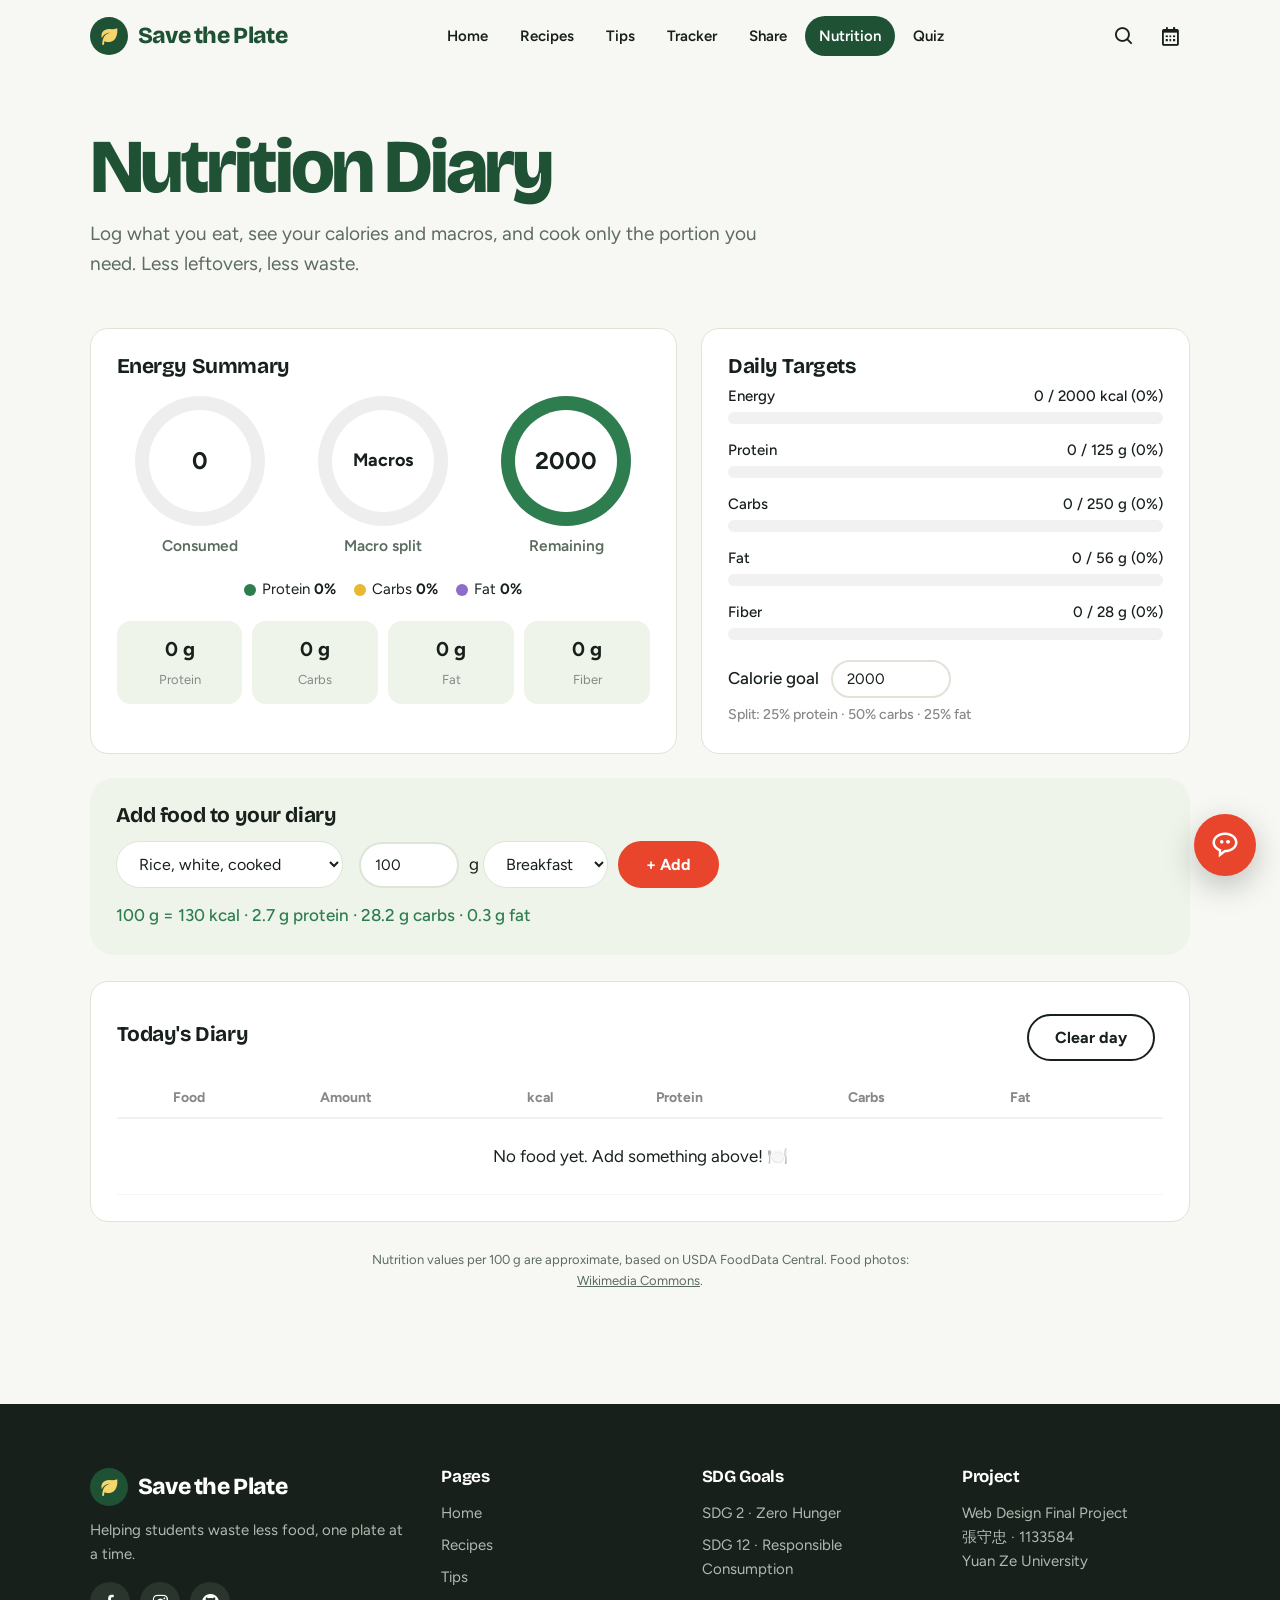
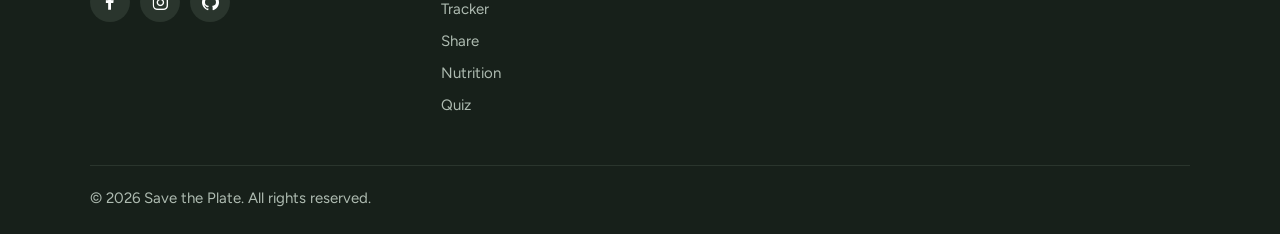
==== nutrition.html @ 91adf934 "Add files via upload" ====
<!DOCTYPE html>
<html lang="en">
<head>
    <meta charset="UTF-8">
    <meta name="viewport" content="width=device-width, initial-scale=1.0">
    <title>Save the Plate - Nutrition Diary</title>
    <link rel="stylesheet" href="https://unpkg.com/boxicons@2.1.4/css/boxicons.min.css">
    <link rel="stylesheet" href="style.css?v=5">
    <script src="photos.js?v=5"></script>
</head>
<body>

<header class="header">
    <a href="index.html" class="logo"><i class='bx bxs-leaf'></i>Save the Plate</a>
    <nav class="navbar">
        <a href="index.html">Home</a>
        <a href="recipes.html">Recipes</a>
        <a href="tips.html">Tips</a>
        <a href="tracker.html">Tracker</a>
        <a href="share.html">Share</a>
        <a href="nutrition.html" class="active">Nutrition</a>
        <a href="quiz.html">Quiz</a>
    </nav>
    <div class="icons">
        <a href="recipes.html" class='bx bx-search' title="Find recipes"></a>
        <a href="tracker.html" class='bx bx-calendar' title="Expiry tracker"></a>
        <div class='bx bx-menu' id="menu-icon"></div>
    </div>
</header>

<section class="page-banner">
    <h1>Nutrition Diary</h1>
    <p>Log what you eat, see your calories and macros, and cook only the portion you need. Less leftovers, less waste.</p>
</section>

<section>
    <!-- ===== Energy summary ===== -->
    <div class="nut-top">
        <div class="card nut-summary">
            <h3>Energy Summary</h3>
            <div class="rings">
                <div class="ring-box">
                    <div class="ring" id="ringConsumed"><span id="kcalConsumed">0</span></div>
                    <p>Consumed</p>
                </div>
                <div class="ring-box">
                    <div class="ring" id="ringMacro"><span id="kcalMacro" style="font-size:18px">Macros</span></div>
                    <p>Macro split</p>
                </div>
                <div class="ring-box">
                    <div class="ring" id="ringLeft"><span id="kcalLeft">2000</span></div>
                    <p>Remaining</p>
                </div>
            </div>
            <div class="legend">
                <span><i class="dot" style="background:#2E7D4F"></i>Protein <b id="pctP">0%</b></span>
                <span><i class="dot" style="background:#E9B730"></i>Carbs <b id="pctC">0%</b></span>
                <span><i class="dot" style="background:#8e6cc9"></i>Fat <b id="pctF">0%</b></span>
            </div>
            <div class="macro-tiles">
                <div><b id="gP">0 g</b><span>Protein</span></div>
                <div><b id="gC">0 g</b><span>Carbs</span></div>
                <div><b id="gF">0 g</b><span>Fat</span></div>
                <div><b id="gFib">0 g</b><span>Fiber</span></div>
            </div>
        </div>

        <div class="card nut-targets">
            <h3>Daily Targets</h3>
            <div id="bars"></div>
            <div class="target-edit">
                <label>Calorie goal
                    <input type="number" id="goal" min="1000" max="5000" step="50" value="2000" oninput="setGoal()">
                </label>
                <small>Split: 25% protein · 50% carbs · 25% fat</small>
            </div>
        </div>
    </div>

    <!-- ===== Add food ===== -->
    <div class="form-box">
        <h3 style="color:#17201A;margin-bottom:8px">Add food to your diary</h3>
        <select id="foodSelect" onchange="preview()"></select>
        <input type="number" id="grams" min="1" max="2000" value="100" oninput="preview()"> g
        <select id="meal">
            <option>Breakfast</option>
            <option>Lunch</option>
            <option>Dinner</option>
            <option>Snacks</option>
        </select>
        <button class="btn" onclick="addEntry()">+ Add</button>
        <p id="preview" class="preview"></p>
        <p id="error" class="missing"></p>
    </div>

    <!-- ===== Diary ===== -->
    <div class="card">
        <div class="diary-head">
            <h3>Today's Diary</h3>
            <button class="btn outline" onclick="clearDiary()">Clear day</button>
        </div>
        <table class="diary">
            <thead>
                <tr><th></th><th>Food</th><th>Amount</th><th>kcal</th><th>Protein</th><th>Carbs</th><th>Fat</th><th></th></tr>
            </thead>
            <tbody id="diary"></tbody>
        </table>
    </div>

    <p class="credit">Nutrition values per 100 g are approximate, based on USDA FoodData Central. Food photos: <a href="https://commons.wikimedia.org" target="_blank">Wikimedia Commons</a>.</p>
</section>

<style>
    .nut-top { display: grid; grid-template-columns: 1.2fr 1fr; gap: 24px; margin-bottom: 24px; }
    .rings { display: flex; justify-content: space-around; flex-wrap: wrap; gap: 16px; margin: 18px 0; }
    .ring-box { text-align: center; }
    .ring {
        width: 130px; height: 130px; border-radius: 50%;
        display: flex; align-items: center; justify-content: center;
        background: conic-gradient(#E8452C 0deg, #eee 0deg);
        position: relative; transition: background 0.5s;
    }
    .ring::before { content: ""; position: absolute; inset: 14px; background: #fff; border-radius: 50%; }
    .ring span { position: relative; font-size: 24px; font-weight: 700; color: #17201A; }
    .ring-box p { margin-top: 8px; font-weight: 600; }
    .legend { display: flex; justify-content: center; gap: 18px; flex-wrap: wrap; font-size: 15px; }
    .dot { display: inline-block; width: 12px; height: 12px; border-radius: 50%; margin-right: 6px; vertical-align: middle; }
    .bar-row { margin-bottom: 14px; }
    .bar-label { display: flex; justify-content: space-between; font-size: 15px; font-weight: 500; }
    .bar { height: 12px; background: #f1f1f1; border-radius: 10px; overflow: hidden; margin-top: 4px; }
    .bar div { height: 100%; border-radius: 10px; transition: width 0.6s; }
    .target-edit { margin-top: 10px; font-weight: 500; }
    .target-edit input { width: 120px; padding: 8px 14px; font-size: 15px; border: 2px solid #DCE5D7; border-radius: 30px; margin-left: 8px; outline: none; }
    .target-edit input:focus { border-color: #E8452C; }
    .macro-tiles { display: grid; grid-template-columns: repeat(4, 1fr); gap: 10px; margin-top: 20px; }
    .macro-tiles div { background: #EEF4EA; border-radius: 14px; padding: 12px; text-align: center; }
    .macro-tiles b { display: block; font-size: 20px; color: #17201A; }
    .macro-tiles span { font-size: 13px; color: #888; }
    .target-edit small { display: block; color: #888; }
    .form-box input[type="number"] { padding: 12px 14px; font-size: 15px; border: 2px solid #DCE5D7; border-radius: 30px; width: 100px; margin: 6px; outline: none; }
    .preview { font-weight: 500; color: #2E7D4F; margin-top: 8px; }
    .diary-head { display: flex; justify-content: space-between; align-items: center; }
    .diary { width: 100%; border-collapse: collapse; margin-top: 12px; }
    .diary th { text-align: left; font-size: 14px; color: #888; padding: 8px; border-bottom: 2px solid #f1f1f1; }
    .diary td { padding: 8px; border-bottom: 1px solid #f5f5f5; }
    .diary .meal-row td { background: #EEF4EA; font-weight: 600; color: #1F5135; }
    .diary-photo { width: 44px; height: 44px; border-radius: 50%; object-fit: cover; display: block; }
    .diary .emoji { width: 44px; height: 44px; font-size: 24px; margin: 0; }
    .diary tfoot td, .total-row td { font-weight: 700; color: #17201A; border-top: 2px solid #f1f1f1; }
    @media (max-width: 840px) {
        .nut-top { grid-template-columns: 1fr; }
        .rings { flex-wrap: nowrap; gap: 6px; }
        .ring { width: 86px; height: 86px; }
        .ring::before { inset: 10px; }
        .ring span { font-size: 16px; }
        #kcalMacro { font-size: 12px !important; }
        .ring-box p { font-size: 13px; }
        .macro-tiles { grid-template-columns: repeat(2, 1fr); }
        .diary { font-size: 13px; }
        .diary th:nth-child(5), .diary td:nth-child(5),
        .diary th:nth-child(6), .diary td:nth-child(6),
        .diary th:nth-child(7), .diary td:nth-child(7) { display: none; }
    }
</style>

<script>
    // Nutrition per 100 g (approximate, USDA FoodData Central)
    const FOODS = {
        rice:    { name: "Rice, white, cooked",   kcal: 130, p: 2.7,  c: 28.2, f: 0.3,  fib: 0.4 },
        egg:     { name: "Egg, whole",            kcal: 143, p: 12.6, c: 0.7,  f: 9.5,  fib: 0 },
        bread:   { name: "Bread, white",          kcal: 265, p: 9.0,  c: 49.0, f: 3.2,  fib: 2.7 },
        tomato:  { name: "Tomato, raw",           kcal: 18,  p: 0.9,  c: 3.9,  f: 0.2,  fib: 1.2 },
        potato:  { name: "Potato, raw",           kcal: 77,  p: 2.0,  c: 17.0, f: 0.1,  fib: 2.2 },
        onion:   { name: "Onion, raw",            kcal: 40,  p: 1.1,  c: 9.3,  f: 0.1,  fib: 1.7 },
        noodles: { name: "Noodles, cooked",       kcal: 138, p: 4.5,  c: 25.0, f: 2.1,  fib: 1.2 },
        milk:    { name: "Milk, whole",           kcal: 61,  p: 3.2,  c: 4.8,  f: 3.3,  fib: 0 },
        banana:  { name: "Banana",                kcal: 89,  p: 1.1,  c: 22.8, f: 0.3,  fib: 2.6 },
        cheese:  { name: "Cheese, cheddar",       kcal: 403, p: 25.0, c: 1.3,  f: 33.0, fib: 0 },
        cabbage: { name: "Cabbage, raw",          kcal: 25,  p: 1.3,  c: 5.8,  f: 0.1,  fib: 2.5 },
        chicken: { name: "Chicken breast, cooked",kcal: 165, p: 31.0, c: 0,    f: 3.6,  fib: 0 },
        apple:   { name: "Apple",                 kcal: 52,  p: 0.3,  c: 13.8, f: 0.2,  fib: 2.4 },
        greens:  { name: "Broccoli, raw",         kcal: 34,  p: 2.8,  c: 6.6,  f: 0.4,  fib: 2.6 }
    };

    let goal = 2000;
    let diary = [];
    try {
        diary = JSON.parse(localStorage.getItem("diary")) || [];
        goal = Number(localStorage.getItem("goal")) || 2000;
    } catch (e) {}
    document.getElementById("goal").value = goal;

    function save() {
        try {
            localStorage.setItem("diary", JSON.stringify(diary));
            localStorage.setItem("goal", goal);
        } catch (e) {}
    }

    // Fill the food list
    const select = document.getElementById("foodSelect");
    for (const key in FOODS) {
        select.innerHTML += '<option value="' + key + '">' + FOODS[key].name + '</option>';
    }

    // Nutrition for an amount in grams
    function calc(key, grams) {
        const f = FOODS[key], k = grams / 100;
        return { kcal: f.kcal * k, p: f.p * k, c: f.c * k, f: f.f * k, fib: f.fib * k };
    }
    const r0 = n => Math.round(n);
    const r1 = n => Math.round(n * 10) / 10;

    function preview() {
        const grams = Number(document.getElementById("grams").value);
        if (!grams || grams <= 0) { document.getElementById("preview").textContent = ""; return; }
        const n = calc(select.value, grams);
        document.getElementById("preview").textContent =
            grams + " g = " + r0(n.kcal) + " kcal · " + r1(n.p) + " g protein · " + r1(n.c) + " g carbs · " + r1(n.f) + " g fat";
    }

    function addEntry() {
        const grams = Number(document.getElementById("grams").value);
        const error = document.getElementById("error");
        if (!grams || grams <= 0 || grams > 2000) {
            error.textContent = "Please enter an amount between 1 and 2000 g.";
            return;
        }
        error.textContent = "";
        diary.push({ key: select.value, grams: grams, meal: document.getElementById("meal").value });
        save();
        render();
        preview();
    }

    function removeEntry(i) { diary.splice(i, 1); save(); render(); }

    function clearDiary() {
        diary = [];
        save();
        render();
    }

    function setGoal() {
        const g = Number(document.getElementById("goal").value);
        if (g >= 1000 && g <= 5000) { goal = g; save(); render(); }
    }

    function ring(id, parts) {
        // parts: [[color, degrees], ...]
        let deg = 0, stops = [];
        parts.forEach(function (p) {
            stops.push(p[0] + " " + deg + "deg " + (deg + p[1]) + "deg");
            deg += p[1];
        });
        stops.push("#eeeeee " + deg + "deg 360deg");
        document.getElementById(id).style.background = "conic-gradient(" + stops.join(",") + ")";
    }

    function render() {
        // ----- totals -----
        const t = { kcal: 0, p: 0, c: 0, f: 0, fib: 0 };
        diary.forEach(function (e) {
            const n = calc(e.key, e.grams);
            for (const k in t) t[k] += n[k];
        });

        document.getElementById("gP").textContent = r0(t.p) + " g";
        document.getElementById("gC").textContent = r0(t.c) + " g";
        document.getElementById("gF").textContent = r0(t.f) + " g";
        document.getElementById("gFib").textContent = r0(t.fib) + " g";

        // ----- rings -----
        const used = Math.min(t.kcal / goal, 1);
        const over = t.kcal > goal;
        document.getElementById("kcalConsumed").textContent = r0(t.kcal);
        ring("ringConsumed", [[over ? "#e53935" : "#E8452C", used * 360]]);

        const left = goal - t.kcal;
        document.getElementById("kcalLeft").textContent = r0(Math.abs(left));
        document.getElementById("kcalLeft").style.color = left < 0 ? "#e53935" : "#17201A";
        ring("ringLeft", [["#2E7D4F", Math.max(left, 0) / goal * 360]]);

        const pK = t.p * 4, cK = t.c * 4, fK = t.f * 9, sum = pK + cK + fK;
        if (sum > 0) {
            ring("ringMacro", [["#2E7D4F", pK / sum * 360], ["#E9B730", cK / sum * 360], ["#8e6cc9", fK / sum * 360]]);
            document.getElementById("pctP").textContent = r0(pK / sum * 100) + "%";
            document.getElementById("pctC").textContent = r0(cK / sum * 100) + "%";
            document.getElementById("pctF").textContent = r0(fK / sum * 100) + "%";
        } else {
            ring("ringMacro", []);
            ["pctP", "pctC", "pctF"].forEach(function (id) { document.getElementById(id).textContent = "0%"; });
        }

        // ----- target bars (25% protein, 50% carbs, 25% fat) -----
        const targets = [
            { name: "Energy",  val: t.kcal, max: goal,              unit: "kcal", color: "#1F5135" },
            { name: "Protein", val: t.p,    max: goal * 0.25 / 4,   unit: "g",    color: "#2E7D4F" },
            { name: "Carbs",   val: t.c,    max: goal * 0.50 / 4,   unit: "g",    color: "#E9B730" },
            { name: "Fat",     val: t.f,    max: goal * 0.25 / 9,   unit: "g",    color: "#8e6cc9" },
            { name: "Fiber",   val: t.fib,  max: 28,                unit: "g",    color: "#66bb6a" }
        ];
        document.getElementById("bars").innerHTML = targets.map(function (b) {
            const pct = Math.min(b.val / b.max * 100, 100);
            const col = b.val > b.max * 1.05 ? "#e53935" : b.color;
            return '<div class="bar-row"><div class="bar-label"><span>' + b.name + '</span><span>' +
                   r0(b.val) + ' / ' + r0(b.max) + ' ' + b.unit + ' (' + r0(b.val / b.max * 100) + '%)</span></div>' +
                   '<div class="bar"><div style="width:' + pct + '%;background:' + col + '"></div></div></div>';
        }).join("");

        // ----- diary table grouped by meal -----
        const body = document.getElementById("diary");
        if (diary.length === 0) {
            body.innerHTML = '<tr><td colspan="8" style="text-align:center;padding:24px">No food yet. Add something above! 🍽️</td></tr>';
            return;
        }
        let html = "";
        ["Breakfast", "Lunch", "Dinner", "Snacks"].forEach(function (meal) {
            const rows = diary.map(function (e, i) { return { e: e, i: i }; }).filter(function (x) { return x.e.meal === meal; });
            if (rows.length === 0) return;
            html += '<tr class="meal-row"><td colspan="8">' + meal + '</td></tr>';
            rows.forEach(function (x) {
                const n = calc(x.e.key, x.e.grams);
                html += '<tr><td>' + photoTag(x.e.key, "diary-photo", 120) + '</td>' +
                        '<td>' + FOODS[x.e.key].name + '</td><td>' + x.e.grams + ' g</td>' +
                        '<td>' + r0(n.kcal) + '</td><td>' + r1(n.p) + ' g</td><td>' + r1(n.c) + ' g</td><td>' + r1(n.f) + ' g</td>' +
                        '<td><button class="delete" onclick="removeEntry(' + x.i + ')" title="Remove">✕</button></td></tr>';
            });
        });
        html += '<tr class="total-row"><td></td><td>Total</td><td></td><td>' + r0(t.kcal) + '</td><td>' + r1(t.p) +
                ' g</td><td>' + r1(t.c) + ' g</td><td>' + r1(t.f) + ' g</td><td></td></tr>';
        body.innerHTML = html;
    }

    preview();
    render();
</script>

<footer class="footer">
    <div class="footer-grid">
        <div>
            <a href="index.html" class="logo"><i class='bx bxs-leaf'></i>Save the Plate</a>
            <p>Helping students waste less food, one plate at a time.</p>
            <div class="social">
                <a href="#"><i class='bx bxl-facebook'></i></a>
                <a href="#"><i class='bx bxl-instagram'></i></a>
                <a href="#"><i class='bx bxl-github'></i></a>
            </div>
        </div>
        <div>
            <h4>Pages</h4>
            <a href="index.html">Home</a>
            <a href="recipes.html">Recipes</a>
            <a href="tips.html">Tips</a>
            <a href="tracker.html">Tracker</a>
            <a href="share.html">Share</a>
            <a href="nutrition.html">Nutrition</a>
            <a href="quiz.html">Quiz</a>
        </div>
        <div>
            <h4>SDG Goals</h4>
            <a href="index.html#about">SDG 2 · Zero Hunger</a>
            <a href="index.html#about">SDG 12 · Responsible Consumption</a>
        </div>
        <div>
            <h4>Project</h4>
            <p>Web Design Final Project</p>
            <p>張守忠 · 1133584</p>
            <p>Yuan Ze University</p>
        </div>
    </div>
    <p class="copyright">© 2026 Save the Plate. All rights reserved.</p>
</footer>

<script src="script.js?v=5"></script>
<script src="chatbot.js?v=5"></script>
</body>
</html>
---- style.css ----
/* =========================================================
   Save the Plate — design system
   Palette: leaf green, tomato red, butter yellow, fresh white
   Type:    Bricolage Grotesque (headings) + Figtree (text)
   ========================================================= */
@import url('https://fonts.googleapis.com/css2?family=Bricolage+Grotesque:opsz,wght@12..96,500;12..96,700;12..96,800&family=Figtree:wght@400;500;600;700&display=swap');

:root {
    --leaf: #1F5135;        /* primary green */
    --leaf-2: #2E7D4F;      /* lighter green */
    --tomato: #E8452C;      /* action color */
    --tomato-dark: #C7351E;
    --butter: #F6D66B;      /* highlight */
    --paper: #F7F8F3;       /* page background */
    --mint: #EEF4EA;        /* soft surface */
    --line: #DCE5D7;        /* borders */
    --ink: #17201A;         /* text */
    --muted: #5B6B60;       /* secondary text */
    --radius: 18px;
    --display: 'Bricolage Grotesque', 'Figtree', sans-serif;
    --body: 'Figtree', system-ui, sans-serif;
}

*,
*::before,
*::after {
    margin: 0;
    padding: 0;
    box-sizing: border-box;
}
html {
    scroll-behavior: smooth;
}
body {
    font-family: var(--body);
    font-size: 17px;
    line-height: 1.6;
    color: var(--ink);
    background: var(--paper);
}
img {
    max-width: 100%;
}
h1, h2, h3, h4 {
    font-family: var(--display);
    color: var(--ink);
    line-height: 1.1;
    letter-spacing: -0.02em;
}
h3 {
    font-size: 21px;
    margin-bottom: 6px;
}
p {
    max-width: 70ch;
}
a {
    color: var(--leaf-2);
}
:focus-visible {
    outline: 3px solid var(--butter);
    outline-offset: 2px;
    border-radius: 6px;
}
section {
    padding: 72px 7%;
}

/* ---------------- Header ---------------- */
.header {
    position: sticky;
    top: 0;
    z-index: 100;
    display: flex;
    align-items: center;
    justify-content: space-between;
    gap: 20px;
    padding: 16px 7%;
    background: rgba(247, 248, 243, 0.92);
    backdrop-filter: blur(10px);
    border-bottom: 1px solid transparent;
    transition: border-color 0.3s;
}
.header.sticky {
    border-bottom-color: var(--line);
}
.logo {
    display: flex;
    align-items: center;
    gap: 10px;
    font-family: var(--display);
    font-weight: 800;
    font-size: 23px;
    letter-spacing: -0.03em;
    color: var(--leaf);
    text-decoration: none;
}
.logo i {
    display: grid;
    place-items: center;
    width: 38px;
    height: 38px;
    border-radius: 50%;
    background: var(--leaf);
    color: var(--butter);
    font-size: 20px;
}
.logo span {
    color: var(--leaf);
}
.navbar {
    display: flex;
    gap: 4px;
}
.navbar a {
    font-weight: 600;
    font-size: 15px;
    color: var(--ink);
    text-decoration: none;
    padding: 8px 14px;
    border-radius: 999px;
    transition: background 0.2s, color 0.2s;
}
.navbar a:hover {
    background: var(--mint);
}
.navbar a.active {
    background: var(--leaf);
    color: #fff;
}
.icons {
    display: flex;
    align-items: center;
    gap: 6px;
}
.icons a,
.icons div {
    display: grid;
    place-items: center;
    width: 40px;
    height: 40px;
    border-radius: 50%;
    font-size: 22px;
    color: var(--ink);
    text-decoration: none;
    cursor: pointer;
}
.icons a:hover,
.icons div:hover {
    background: var(--mint);
}
#menu-icon {
    display: none;
}

/* ---------------- Buttons ---------------- */
.btn {
    display: inline-flex;
    align-items: center;
    gap: 8px;
    font-family: var(--body);
    font-weight: 700;
    font-size: 16px;
    color: #fff;
    background: var(--tomato);
    border: 2px solid var(--tomato);
    padding: 12px 26px;
    margin: 6px 8px 6px 0;
    border-radius: 999px;
    text-decoration: none;
    cursor: pointer;
    transition: background 0.2s, transform 0.15s;
}
.btn:hover {
    background: var(--tomato-dark);
    border-color: var(--tomato-dark);
}
.btn:active {
    transform: scale(0.97);
}
.btn.outline {
    background: transparent;
    color: var(--ink);
    border-color: var(--ink);
}
.btn.outline:hover {
    background: var(--ink);
    color: #fff;
}
.btn:disabled {
    cursor: default;
    transform: none;
}
#options .btn:disabled {
    opacity: 1;
}

/* ---------------- Home: hero ---------------- */
.hero {
    display: grid;
    grid-template-columns: 1.05fr 1fr;
    align-items: center;
    gap: 56px;
    padding-top: 48px;
    padding-bottom: 80px;
}
.hero h1 {
    font-size: clamp(44px, 6.4vw, 92px);
    font-weight: 800;
    letter-spacing: -0.045em;
    line-height: 0.95;
    color: var(--leaf);
}
.hero .lead {
    font-size: 20px;
    color: var(--muted);
    margin: 24px 0 30px;
    max-width: 34ch;
}
.hero-note {
    margin-top: 26px;
    font-size: 15px;
    color: var(--muted);
}
.hero-note b {
    color: var(--ink);
}
.crate {
    display: grid;
    grid-template-columns: repeat(3, 1fr);
    gap: 14px;
    padding: 18px;
    background: var(--leaf);
    border-radius: 28px;
    transform: rotate(-2deg);
}
.crate img,
.crate .emoji {
    width: 100%;
    aspect-ratio: 1;
    object-fit: cover;
    border-radius: 16px;
    background: var(--mint);
    animation: pop 0.6s cubic-bezier(.2, .8, .3, 1.2) both;
}
.crate > *:nth-child(2) { animation-delay: 0.08s; }
.crate > *:nth-child(3) { animation-delay: 0.16s; }
.crate > *:nth-child(4) { animation-delay: 0.24s; }
.crate > *:nth-child(5) { animation-delay: 0.32s; }
.crate > *:nth-child(6) { animation-delay: 0.40s; }
@keyframes pop {
    from { opacity: 0; transform: scale(0.85); }
    to   { opacity: 1; transform: scale(1); }
}
.crate-label {
    grid-column: 1 / -1;
    color: var(--butter);
    font-family: var(--display);
    font-weight: 700;
    font-size: 18px;
    padding: 4px 6px 0;
}

/* ---------------- Home: numbers band ---------------- */
.band {
    background: var(--leaf);
    color: #E7F0E3;
    display: grid;
    grid-template-columns: repeat(3, 1fr);
    gap: 40px;
    padding-top: 56px;
    padding-bottom: 56px;
}
.band .big-number {
    font-family: var(--display);
    font-size: clamp(40px, 5vw, 64px);
    font-weight: 800;
    letter-spacing: -0.04em;
    color: var(--butter);
    line-height: 1;
    margin-bottom: 10px;
}
.band p {
    font-size: 16px;
}
.band small {
    display: block;
    margin-top: 6px;
    color: #A9C2AE;
    font-size: 13px;
}

/* ---------------- Section headings ---------------- */
.heading {
    max-width: 760px;
    margin-bottom: 36px;
}
.heading span {
    display: none;
}
.heading h2,
.section-title {
    font-size: clamp(32px, 4vw, 48px);
    font-weight: 800;
    letter-spacing: -0.035em;
}
.heading p {
    color: var(--muted);
    margin-top: 10px;
}

/* ---------------- Home: tools bento ---------------- */
.bento {
    display: grid;
    grid-template-columns: 1.4fr 1fr 1fr;
    grid-auto-rows: minmax(200px, auto);
    gap: 16px;
}
.tile {
    position: relative;
    display: flex;
    flex-direction: column;
    justify-content: flex-end;
    padding: 26px;
    border-radius: 24px;
    background: #fff;
    border: 1px solid var(--line);
    color: var(--ink);
    text-decoration: none;
    overflow: hidden;
    transition: border-color 0.2s, transform 0.2s;
}
.tile:hover {
    border-color: var(--leaf-2);
    transform: translateY(-3px);
}
.tile h3 {
    font-size: 26px;
}
.tile p {
    color: var(--muted);
    font-size: 15px;
}
.tile i {
    position: absolute;
    top: 22px;
    right: 22px;
    font-size: 30px;
    color: var(--leaf-2);
}
.tile.big {
    grid-row: span 2;
    background: var(--leaf);
    border-color: var(--leaf);
    color: #fff;
}
.tile.big h3 {
    color: #fff;
    font-size: 34px;
}
.tile.big p {
    color: #CFE0CC;
}
.tile.big i {
    color: var(--butter);
}
.tile.big .stack {
    display: flex;
    margin-bottom: auto;
}
.tile.big .stack img,
.tile.big .stack .emoji {
    width: 92px;
    height: 92px;
    border-radius: 50%;
    object-fit: cover;
    border: 4px solid var(--leaf);
    margin-right: -18px;
    background: var(--mint);
}
.tile.yellow {
    background: var(--butter);
    border-color: var(--butter);
}
.tile.yellow i,
.tile.yellow p {
    color: var(--ink);
}

/* ---------------- Home: about / SDG ---------------- */
.about {
    display: grid;
    grid-template-columns: 1fr 1fr;
    gap: 56px;
    align-items: center;
}
.about-photo {
    width: 100%;
    aspect-ratio: 4 / 3;
    object-fit: cover;
    border-radius: 28px;
    background: var(--mint);
}
.about h2 {
    font-size: clamp(30px, 3.6vw, 44px);
    font-weight: 800;
    margin-bottom: 16px;
}
.about p {
    color: var(--muted);
    margin-bottom: 14px;
}
.goals {
    display: grid;
    gap: 12px;
    margin: 22px 0;
}
.goal {
    display: flex;
    gap: 16px;
    align-items: center;
    padding: 14px 18px;
    background: #fff;
    border: 1px solid var(--line);
    border-radius: var(--radius);
}
.goal b {
    flex: none;
    display: grid;
    place-items: center;
    width: 52px;
    height: 52px;
    border-radius: 14px;
    font-family: var(--display);
    font-size: 22px;
    color: #fff;
}
.goal.g2 b { background: #D3A029; }   /* SDG 2 color */
.goal.g12 b { background: #BF8B2E; }  /* SDG 12 color */
.goal span {
    font-weight: 600;
}
.goal small {
    display: block;
    color: var(--muted);
    font-weight: 400;
}

/* ---------------- Inner page banner ---------------- */
.page-banner {
    padding: 56px 7% 40px;
    background: transparent;
    text-align: left;
}
.page-banner h1 {
    font-size: clamp(40px, 6vw, 76px);
    font-weight: 800;
    letter-spacing: -0.045em;
    color: var(--leaf);
    line-height: 1;
}
.page-banner p {
    margin-top: 14px;
    font-size: 19px;
    color: var(--muted);
    max-width: 56ch;
}
.page-banner + section {
    padding-top: 8px;
}

/* ---------------- Cards & grids ---------------- */
.grid {
    display: grid;
    grid-template-columns: repeat(auto-fill, minmax(250px, 1fr));
    gap: 18px;
}
.card {
    position: relative;
    background: #fff;
    border: 1px solid var(--line);
    border-radius: var(--radius);
    padding: 26px;
    overflow: hidden;
    transition: border-color 0.2s;
}
.grid .card:hover {
    border-color: var(--leaf-2);
}
.card h3 {
    color: var(--ink);
}
.card p {
    color: var(--muted);
    font-size: 15.5px;
}
.center {
    text-align: center;
}
.emoji {
    display: grid;
    place-items: center;
    width: 84px;
    height: 84px;
    border-radius: 50%;
    background: var(--mint);
    font-size: 42px;
    margin-bottom: 14px;
}
.center .emoji {
    margin: 0 auto 14px;
}
.sdg {
    display: inline-flex;
    align-items: center;
    gap: 4px;
    background: var(--mint);
    color: var(--leaf);
    padding: 4px 12px;
    border-radius: 999px;
    font-size: 14px;
    font-weight: 600;
}
.big-number {
    font-family: var(--display);
    font-weight: 800;
    font-size: 40px;
    color: var(--leaf);
}

/* ---------------- Food photos ---------------- */
.food-photo {
    display: block;
    width: calc(100% + 52px);
    max-width: none;
    height: 190px;
    margin: -26px -26px 18px;
    object-fit: cover;
    background: var(--mint);
}
.photo-row {
    display: flex;
    margin-bottom: 16px;
}
.photo-row img,
.photo-row .emoji {
    width: 64px;
    height: 64px;
    border-radius: 50%;
    object-fit: cover;
    border: 3px solid #fff;
    box-shadow: 0 0 0 1px var(--line);
    margin: 0 -10px 0 0;
    font-size: 30px;
}
.chip-photo {
    width: 32px;
    height: 32px;
    border-radius: 50%;
    object-fit: cover;
    vertical-align: middle;
    margin-right: 8px;
}
.credit {
    text-align: center;
    font-size: 13px;
    color: var(--muted);
    margin: 28px auto 0;
}
.credit a {
    color: var(--muted);
}

/* ---------------- Ingredient chips (recipes) ---------------- */
.ingredients {
    display: flex;
    flex-wrap: wrap;
    gap: 10px;
    margin: 0 0 20px;
}
.ingredients label {
    display: inline-flex;
    align-items: center;
    background: #fff;
    border: 1.5px solid var(--line);
    border-radius: 999px;
    padding: 5px 16px 5px 6px;
    cursor: pointer;
    font-weight: 600;
    text-transform: capitalize;
    transition: border-color 0.2s, background 0.2s;
}
.ingredients label:hover {
    border-color: var(--leaf-2);
}
.ingredients label:has(input:checked) {
    background: var(--leaf);
    border-color: var(--leaf);
    color: #fff;
}
.ingredients input {
    position: absolute;
    opacity: 0;
    pointer-events: none;
}
.ingredients label:focus-within {
    outline: 3px solid var(--butter);
}
.ingredients label .emoji {
    display: inline-grid;
    width: 32px;
    height: 32px;
    font-size: 18px;
    margin: 0 8px 0 0;
}
.card .missing,
.missing {
    color: var(--tomato-dark);
    font-size: 14px;
    font-weight: 500;
}
.card .match,
.match {
    color: var(--leaf-2);
    font-weight: 600;
}
#message {
    font-weight: 600;
    margin: 18px 0;
}

/* ---------------- Forms ---------------- */
input[type="text"],
input[type="date"],
input[type="number"],
select {
    font-family: var(--body);
    font-size: 16px;
    color: var(--ink);
    padding: 12px 18px;
    border: 1.5px solid var(--line);
    border-radius: 999px;
    background: #fff;
    margin: 6px 6px 6px 0;
    outline: none;
    transition: border-color 0.2s;
}
input:focus,
select:focus {
    border-color: var(--leaf-2);
}
.form-box {
    background: var(--mint);
    border-radius: 24px;
    padding: 26px;
    margin-bottom: 26px;
}
.form-box h3 {
    margin-bottom: 10px;
}

/* ---------------- Expiry tracker ---------------- */
.food-item {
    display: flex;
    justify-content: space-between;
    align-items: center;
    background: #fff;
    border: 1px solid var(--line);
    border-left: 8px solid var(--leaf-2);
    border-radius: 14px;
    padding: 14px 20px;
    margin-top: 10px;
}
.food-item.soon {
    border-left-color: #E9A23B;
}
.food-item.expired {
    border-left-color: var(--tomato);
}
.delete {
    background: none;
    border: none;
    color: var(--tomato);
    font-size: 20px;
    font-weight: 600;
    cursor: pointer;
    padding: 4px 8px;
    border-radius: 8px;
}
.delete:hover {
    background: #FDECE9;
}

/* ---------------- Footer ---------------- */
.footer {
    background: var(--ink);
    color: #AEBBB1;
    padding: 64px 7% 24px;
    margin-top: 40px;
}
.footer-grid {
    display: grid;
    grid-template-columns: 1.4fr 1fr 1fr 1fr;
    gap: 32px;
}
.footer h4 {
    color: #fff;
    font-size: 17px;
    margin-bottom: 14px;
}
.footer a {
    display: block;
    color: #AEBBB1;
    text-decoration: none;
    margin-bottom: 8px;
    font-size: 15px;
}
.footer a:hover {
    color: var(--butter);
}
.footer p {
    font-size: 15px;
}
.footer .logo {
    display: flex;
    font-size: 23px;
    color: #fff;
    margin-bottom: 12px;
}
.footer .logo span {
    color: #fff;
}
.social {
    display: flex;
    gap: 10px;
    margin-top: 16px;
}
.social a {
    display: grid;
    place-items: center;
    width: 40px;
    height: 40px;
    border-radius: 50%;
    background: #2A352D;
    font-size: 20px;
    color: #fff;
    margin: 0;
}
.social a:hover {
    background: var(--tomato);
    color: #fff;
}
.copyright {
    border-top: 1px solid #2A352D;
    margin-top: 40px;
    padding-top: 20px;
    font-size: 13px;
    max-width: none;
}

/* ---------------- Motion ---------------- */
.reveal {
    opacity: 1;
}
@media (prefers-reduced-motion: reduce) {
    *,
    *::before,
    *::after {
        animation: none !important;
        transition: none !important;
    }
}

/* ---------------- Responsive ---------------- */
@media (max-width: 1100px) {
    .navbar a {
        padding: 8px 10px;
        font-size: 14px;
    }
}
@media (max-width: 960px) {
    #menu-icon {
        display: grid;
    }
    .navbar {
        position: absolute;
        top: 100%;
        left: 0;
        right: 0;
        flex-direction: column;
        gap: 0;
        background: var(--paper);
        border-bottom: 1px solid var(--line);
        max-height: 0;
        overflow: hidden;
        transition: max-height 0.35s;
    }
    .navbar.open {
        max-height: 520px;
    }
    .navbar a {
        border-radius: 0;
        padding: 14px 7%;
        font-size: 16px;
    }
    .hero,
    .about {
        grid-template-columns: 1fr;
        gap: 36px;
    }
    .crate {
        transform: none;
    }
    .bento {
        grid-template-columns: 1fr 1fr;
    }
    .tile.big {
        grid-column: 1 / -1;
        grid-row: auto;
        min-height: 320px;
    }
    .footer-grid {
        grid-template-columns: 1fr 1fr;
    }
}
@media (max-width: 600px) {
    body {
        font-size: 16px;
    }
    section {
        padding: 48px 6%;
    }
    .band {
        grid-template-columns: 1fr;
        gap: 26px;
    }
    .bento {
        grid-template-columns: 1fr;
    }
    .icons a {
        display: none;
    }
}
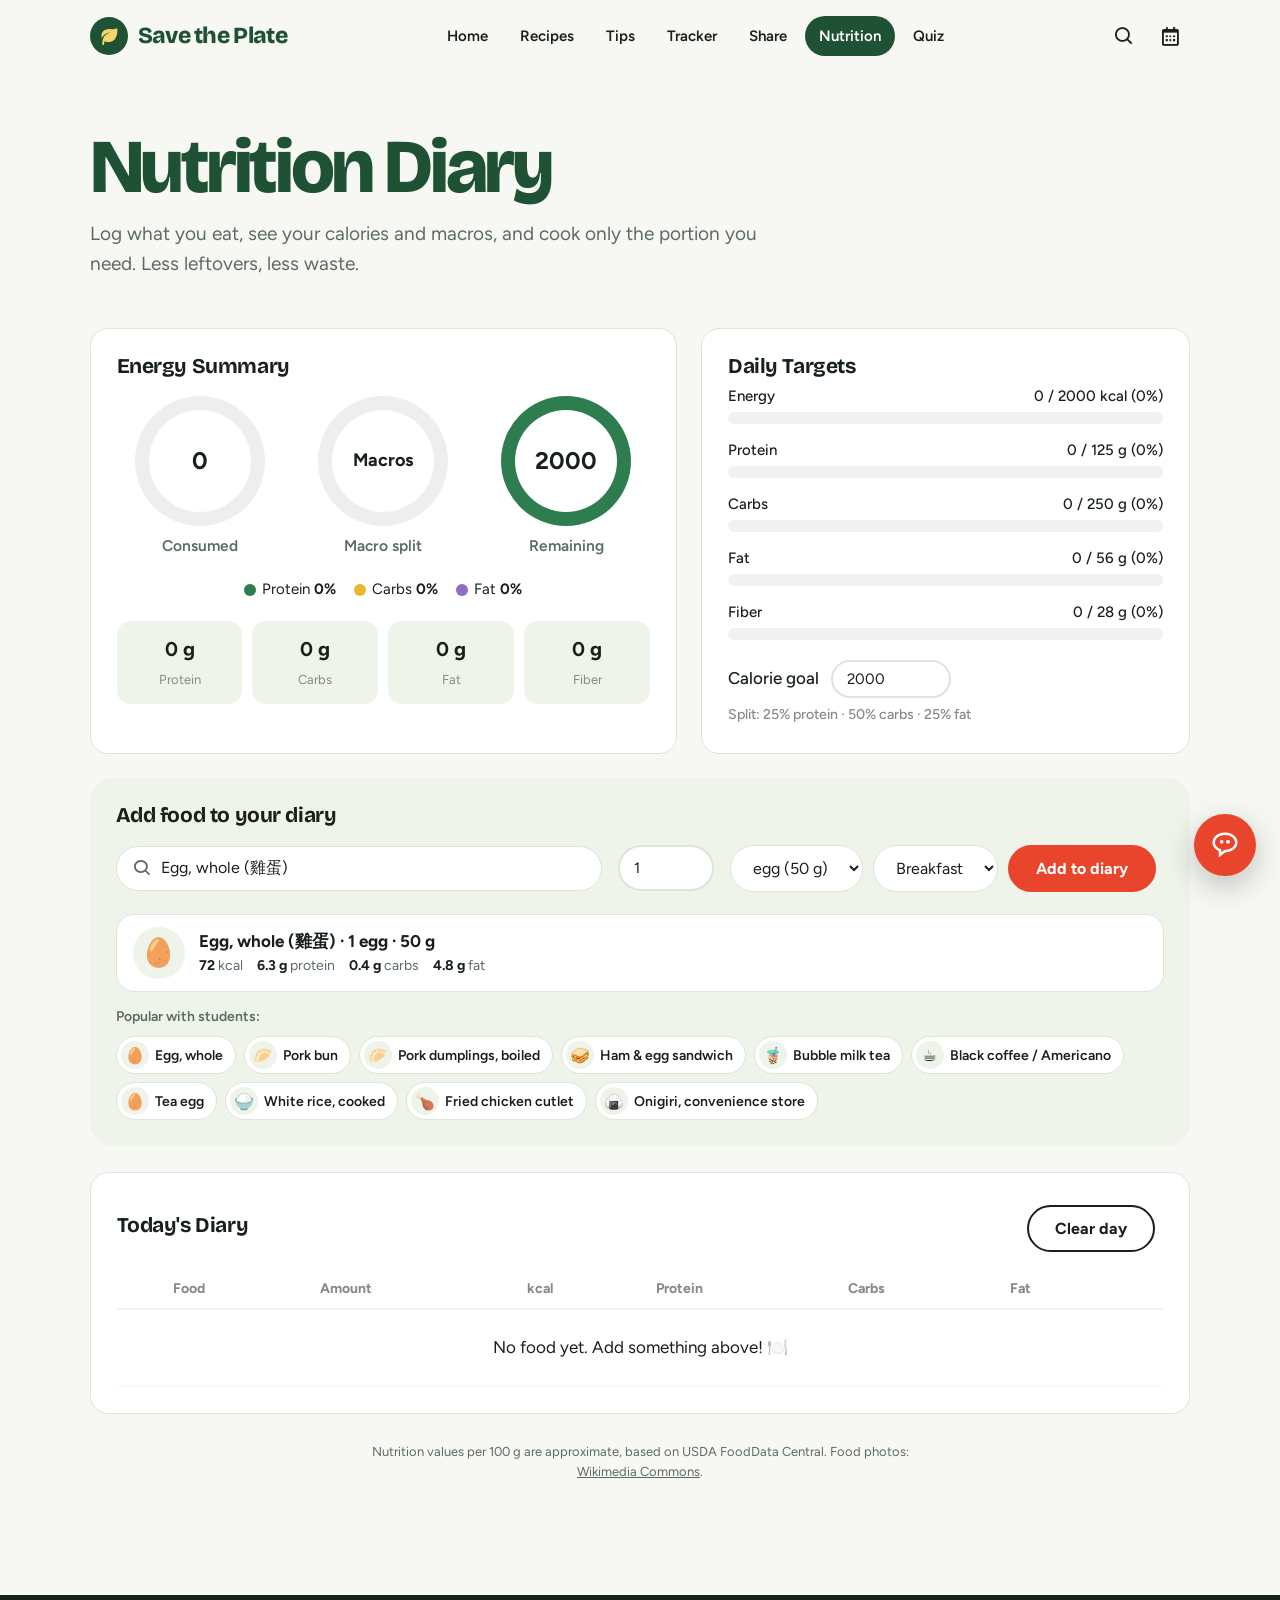
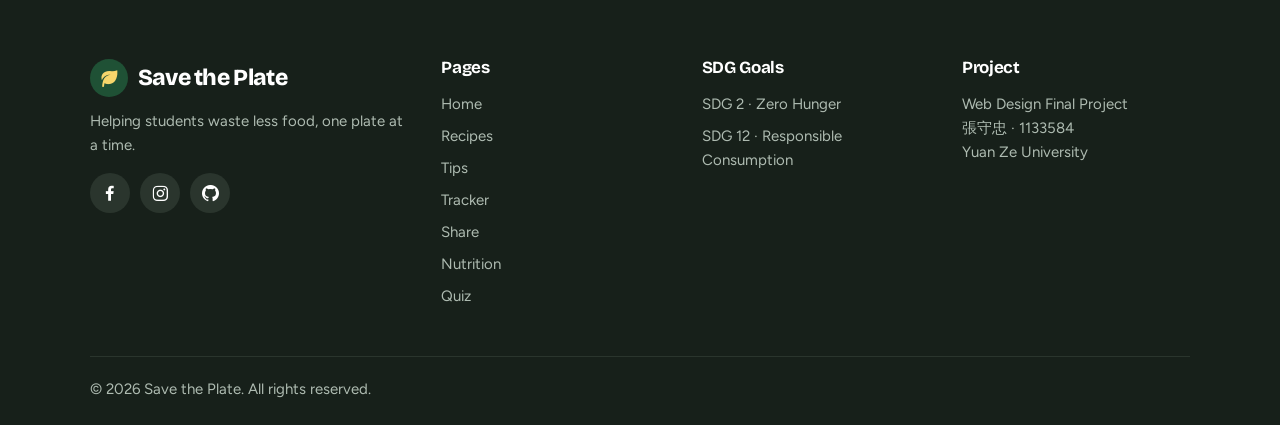
==== commit 95ab1fe3: "Add files via upload" ====
--- a/nutrition.html
+++ b/nutrition.html
@@ -7,6 +7,7 @@
     <link rel="stylesheet" href="https://unpkg.com/boxicons@2.1.4/css/boxicons.min.css">
     <link rel="stylesheet" href="style.css?v=5">
     <script src="photos.js?v=5"></script>
+    <script src="foods.js?v=5"></script>
 </head>
 <body>
 
@@ -78,19 +79,31 @@
     </div>
 
     <!-- ===== Add food ===== -->
-    <div class="form-box">
-        <h3 style="color:#17201A;margin-bottom:8px">Add food to your diary</h3>
-        <select id="foodSelect" onchange="preview()"></select>
-        <input type="number" id="grams" min="1" max="2000" value="100" oninput="preview()"> g
-        <select id="meal">
-            <option>Breakfast</option>
-            <option>Lunch</option>
-            <option>Dinner</option>
-            <option>Snacks</option>
-        </select>
-        <button class="btn" onclick="addEntry()">+ Add</button>
-        <p id="preview" class="preview"></p>
+    <div class="form-box add-box">
+        <h3>Add food to your diary</h3>
+        <div class="add-row">
+            <div class="search-wrap">
+                <i class='bx bx-search' aria-hidden="true"></i>
+                <input type="text" id="foodSearch" placeholder="Search: egg, 肉包, bubble tea, sandwich…" autocomplete="off"
+                       role="combobox" aria-expanded="false" aria-controls="foodResults" aria-label="Search food">
+                <ul id="foodResults" class="results" role="listbox"></ul>
+            </div>
+            <input type="number" id="qty" min="0.25" max="2000" step="0.25" value="1" aria-label="Amount">
+            <select id="unit" aria-label="Unit"></select>
+            <select id="meal" aria-label="Meal">
+                <option>Breakfast</option>
+                <option>Lunch</option>
+                <option>Dinner</option>
+                <option>Snacks</option>
+            </select>
+            <button class="btn" onclick="addEntry()">Add to diary</button>
+        </div>
+        <div class="picked" id="picked"></div>
         <p id="error" class="missing"></p>
+        <div class="popular">
+            <span>Popular with students:</span>
+            <div id="popular"></div>
+        </div>
     </div>
 
     <!-- ===== Diary ===== -->
@@ -161,26 +174,37 @@
         .diary th:nth-child(6), .diary td:nth-child(6),
         .diary th:nth-child(7), .diary td:nth-child(7) { display: none; }
     }
+    .add-box h3 { margin-bottom: 12px; }
+    .add-row { display: flex; flex-wrap: wrap; gap: 10px; align-items: center; }
+    .add-row input, .add-row select { margin: 0; }
+    .add-row #qty { width: 96px; }
+    .search-wrap { position: relative; flex: 1 1 320px; }
+    .search-wrap > i { position: absolute; left: 16px; top: 50%; transform: translateY(-50%); font-size: 20px; color: var(--muted); pointer-events: none; }
+    .search-wrap input { width: 100%; padding-left: 44px; }
+    .results { position: absolute; z-index: 50; left: 0; right: 0; top: calc(100% + 6px); list-style: none; background: #fff;
+        border: 1px solid var(--line); border-radius: 18px; box-shadow: 0 16px 40px rgba(23,32,26,.14); padding: 6px; max-height: 360px; overflow-y: auto; display: none; }
+    .results.show { display: block; }
+    .results li { display: flex; align-items: center; gap: 12px; padding: 8px 10px; border-radius: 12px; cursor: pointer; }
+    .results li.active, .results li:hover { background: var(--mint); }
+    .results li .emoji, .results li img { width: 40px; height: 40px; border-radius: 50%; object-fit: cover; font-size: 22px; margin: 0; flex: none; }
+    .results li b { display: block; font-weight: 600; }
+    .results li small { color: var(--muted); }
+    .results .none { cursor: default; color: var(--muted); }
+    .picked { display: flex; align-items: center; gap: 14px; margin-top: 16px; background: #fff; border-radius: 18px; padding: 12px 16px; border: 1px solid var(--line); }
+    .picked .emoji, .picked img { width: 52px; height: 52px; border-radius: 50%; object-fit: cover; font-size: 28px; margin: 0; flex: none; }
+    .picked b { display: block; }
+    .picked .nums { display: flex; flex-wrap: wrap; gap: 6px 14px; color: var(--muted); font-size: 14px; }
+    .picked .nums strong { color: var(--ink); }
+    .popular { margin-top: 14px; display: flex; flex-wrap: wrap; gap: 8px; align-items: center; }
+    .popular > span { font-size: 14px; color: var(--muted); font-weight: 600; margin-right: 4px; }
+    .popular > div { display: flex; flex-wrap: wrap; gap: 8px; }
+    .popular button { display: inline-flex; align-items: center; gap: 6px; font: 600 14px var(--body); background: #fff; border: 1.5px solid var(--line);
+        color: var(--ink); border-radius: 999px; padding: 4px 12px 4px 4px; cursor: pointer; }
+    .popular button:hover { border-color: var(--leaf-2); }
+    .popular .emoji, .popular img { width: 28px; height: 28px; border-radius: 50%; object-fit: cover; font-size: 16px; margin: 0; }
 </style>
 
 <script>
-    // Nutrition per 100 g (approximate, USDA FoodData Central)
-    const FOODS = {
-        rice:    { name: "Rice, white, cooked",   kcal: 130, p: 2.7,  c: 28.2, f: 0.3,  fib: 0.4 },
-        egg:     { name: "Egg, whole",            kcal: 143, p: 12.6, c: 0.7,  f: 9.5,  fib: 0 },
-        bread:   { name: "Bread, white",          kcal: 265, p: 9.0,  c: 49.0, f: 3.2,  fib: 2.7 },
-        tomato:  { name: "Tomato, raw",           kcal: 18,  p: 0.9,  c: 3.9,  f: 0.2,  fib: 1.2 },
-        potato:  { name: "Potato, raw",           kcal: 77,  p: 2.0,  c: 17.0, f: 0.1,  fib: 2.2 },
-        onion:   { name: "Onion, raw",            kcal: 40,  p: 1.1,  c: 9.3,  f: 0.1,  fib: 1.7 },
-        noodles: { name: "Noodles, cooked",       kcal: 138, p: 4.5,  c: 25.0, f: 2.1,  fib: 1.2 },
-        milk:    { name: "Milk, whole",           kcal: 61,  p: 3.2,  c: 4.8,  f: 3.3,  fib: 0 },
-        banana:  { name: "Banana",                kcal: 89,  p: 1.1,  c: 22.8, f: 0.3,  fib: 2.6 },
-        cheese:  { name: "Cheese, cheddar",       kcal: 403, p: 25.0, c: 1.3,  f: 33.0, fib: 0 },
-        cabbage: { name: "Cabbage, raw",          kcal: 25,  p: 1.3,  c: 5.8,  f: 0.1,  fib: 2.5 },
-        chicken: { name: "Chicken breast, cooked",kcal: 165, p: 31.0, c: 0,    f: 3.6,  fib: 0 },
-        apple:   { name: "Apple",                 kcal: 52,  p: 0.3,  c: 13.8, f: 0.2,  fib: 2.4 },
-        greens:  { name: "Broccoli, raw",         kcal: 34,  p: 2.8,  c: 6.6,  f: 0.4,  fib: 2.6 }
-    };
 
     let goal = 2000;
     let diary = [];
@@ -197,41 +221,129 @@
         } catch (e) {}
     }
 
-    // Fill the food list
-    const select = document.getElementById("foodSelect");
-    for (const key in FOODS) {
-        select.innerHTML += '<option value="' + key + '">' + FOODS[key].name + '</option>';
-    }
-
     // Nutrition for an amount in grams
     function calc(key, grams) {
-        const f = FOODS[key], k = grams / 100;
+        const f = FOODS[key] || FOODS.rice, k = grams / 100;
         return { kcal: f.kcal * k, p: f.p * k, c: f.c * k, f: f.f * k, fib: f.fib * k };
     }
     const r0 = n => Math.round(n);
     const r1 = n => Math.round(n * 10) / 10;
 
+    // ----- Search -----
+    const search = document.getElementById("foodSearch");
+    const results = document.getElementById("foodResults");
+    const qtyBox = document.getElementById("qty");
+    const unitBox = document.getElementById("unit");
+    let selected = "egg";
+    let matches = [];
+    let active = -1;
+
+    function findFoods(q) {
+        q = q.toLowerCase().trim();
+        if (!q) return Object.keys(FOODS).slice(0, 8);
+        const parts = q.split(/\s+/);
+        return Object.keys(FOODS)
+            .filter(k => parts.every(p => FOODS[k].words.includes(p)))
+            .sort((a, b) => (FOODS[b].name.toLowerCase().startsWith(q) ? 1 : 0) - (FOODS[a].name.toLowerCase().startsWith(q) ? 1 : 0))
+            .slice(0, 8);
+    }
+
+    function showResults() {
+        matches = findFoods(search.value);
+        active = matches.length ? 0 : -1;
+        if (!matches.length) {
+            results.innerHTML = '<li class="none">No match. Try another word, like "noodles" or "麵".</li>';
+        } else {
+            results.innerHTML = matches.map(function (k, i) {
+                const f = FOODS[k], p = f.portions[0];
+                return '<li role="option" id="opt' + i + '" class="' + (i === 0 ? "active" : "") + '" onmousedown="pickFood(\'' + k + '\')">' +
+                    foodPic(k, "r-photo") + '<span><b>' + f.name + '</b><small>1 ' + p.one + ' · ' + r0(f.kcal * p.g / 100) + ' kcal</small></span></li>';
+            }).join("");
+        }
+        results.classList.add("show");
+        search.setAttribute("aria-expanded", "true");
+    }
+
+    function hideResults() {
+        results.classList.remove("show");
+        search.setAttribute("aria-expanded", "false");
+    }
+
+    function pickFood(key) {
+        selected = key;
+        const f = FOODS[key];
+        search.value = f.name;
+        unitBox.innerHTML = f.portions.map((p, i) => '<option value="' + i + '">' + p.one + (p.one.includes("ml") ? "" : ' (' + p.g + ' g)') + '</option>').join("") +
+                            '<option value="g">grams (g)</option>';
+        qtyBox.value = 1;
+        hideResults();
+        preview();
+    }
+
+    search.addEventListener("focus", function () { search.select(); showResults(); });
+    search.addEventListener("input", showResults);
+    search.addEventListener("blur", function () { setTimeout(hideResults, 120); });
+    search.addEventListener("keydown", function (e) {
+        if (!results.classList.contains("show")) return;
+        const items = results.querySelectorAll("li[role=option]");
+        if (e.key === "ArrowDown" || e.key === "ArrowUp") {
+            e.preventDefault();
+            if (!items.length) return;
+            active = (active + (e.key === "ArrowDown" ? 1 : -1) + items.length) % items.length;
+            items.forEach((li, i) => li.classList.toggle("active", i === active));
+            items[active].scrollIntoView({ block: "nearest" });
+        } else if (e.key === "Enter") {
+            e.preventDefault();
+            if (active >= 0 && matches[active]) pickFood(matches[active]);
+        } else if (e.key === "Escape") {
+            hideResults();
+        }
+    });
+    unitBox.addEventListener("change", function () {
+        qtyBox.value = unitBox.value === "g" ? 100 : 1;
+        preview();
+    });
+    qtyBox.addEventListener("input", preview);
+
+    // grams and a readable label for the current amount
+    function amountNow() {
+        const qty = Number(qtyBox.value);
+        const f = FOODS[selected];
+        if (unitBox.value === "g") return { grams: qty, label: qty + " g" };
+        const p = f.portions[Number(unitBox.value)];
+        const grams = Math.round(qty * p.g);
+        const name = qty === 1 ? p.one : p.many;
+        return { grams: grams, label: qty + " " + name + (p.one.includes("ml") ? (qty === 1 ? "" : " · " + grams + " ml") : " · " + grams + " g") };
+    }
+
     function preview() {
-        const grams = Number(document.getElementById("grams").value);
-        if (!grams || grams <= 0) { document.getElementById("preview").textContent = ""; return; }
-        const n = calc(select.value, grams);
-        document.getElementById("preview").textContent =
-            grams + " g = " + r0(n.kcal) + " kcal · " + r1(n.p) + " g protein · " + r1(n.c) + " g carbs · " + r1(n.f) + " g fat";
+        const box = document.getElementById("picked");
+        const a = amountNow();
+        if (!a.grams || a.grams <= 0) { box.innerHTML = ""; return; }
+        const n = calc(selected, a.grams);
+        box.innerHTML = foodPic(selected, "p-photo") + '<div><b>' + FOODS[selected].name + ' · ' + a.label + '</b>' +
+            '<div class="nums"><span><strong>' + r0(n.kcal) + '</strong> kcal</span><span><strong>' + r1(n.p) + ' g</strong> protein</span>' +
+            '<span><strong>' + r1(n.c) + ' g</strong> carbs</span><span><strong>' + r1(n.f) + ' g</strong> fat</span></div></div>';
     }
 
     function addEntry() {
-        const grams = Number(document.getElementById("grams").value);
+        const a = amountNow();
         const error = document.getElementById("error");
-        if (!grams || grams <= 0 || grams > 2000) {
-            error.textContent = "Please enter an amount between 1 and 2000 g.";
+        if (!a.grams || a.grams <= 0 || a.grams > 3000) {
+            error.textContent = "Enter an amount, for example 1 egg or 150 g.";
             return;
         }
         error.textContent = "";
-        diary.push({ key: select.value, grams: grams, meal: document.getElementById("meal").value });
+        diary.push({ key: selected, grams: a.grams, label: a.label, meal: document.getElementById("meal").value });
         save();
         render();
-        preview();
-    }
+    }
+
+    // Popular quick picks
+    document.getElementById("popular").innerHTML =
+        ["egg", "baozi", "dumpling", "hamegg", "bubbletea", "coffee", "teaegg", "rice", "jipai", "onigiri"].map(function (k) {
+            return '<button type="button" onclick="pickFood(\'' + k + '\')">' + foodPic(k, "q-photo") + FOODS[k].name.split(" (")[0] + '</button>';
+        }).join("");
 
     function removeEntry(i) { diary.splice(i, 1); save(); render(); }
 
@@ -321,8 +433,8 @@
             html += '<tr class="meal-row"><td colspan="8">' + meal + '</td></tr>';
             rows.forEach(function (x) {
                 const n = calc(x.e.key, x.e.grams);
-                html += '<tr><td>' + photoTag(x.e.key, "diary-photo", 120) + '</td>' +
-                        '<td>' + FOODS[x.e.key].name + '</td><td>' + x.e.grams + ' g</td>' +
+                html += '<tr><td>' + foodPic(x.e.key, "diary-photo") + '</td>' +
+                        '<td>' + (FOODS[x.e.key] ? FOODS[x.e.key].name : x.e.key) + '</td><td>' + (x.e.label || x.e.grams + ' g') + '</td>' +
                         '<td>' + r0(n.kcal) + '</td><td>' + r1(n.p) + ' g</td><td>' + r1(n.c) + ' g</td><td>' + r1(n.f) + ' g</td>' +
                         '<td><button class="delete" onclick="removeEntry(' + x.i + ')" title="Remove">✕</button></td></tr>';
             });
@@ -332,7 +444,7 @@
         body.innerHTML = html;
     }
 
-    preview();
+    pickFood("egg");
     render();
 </script>
 
